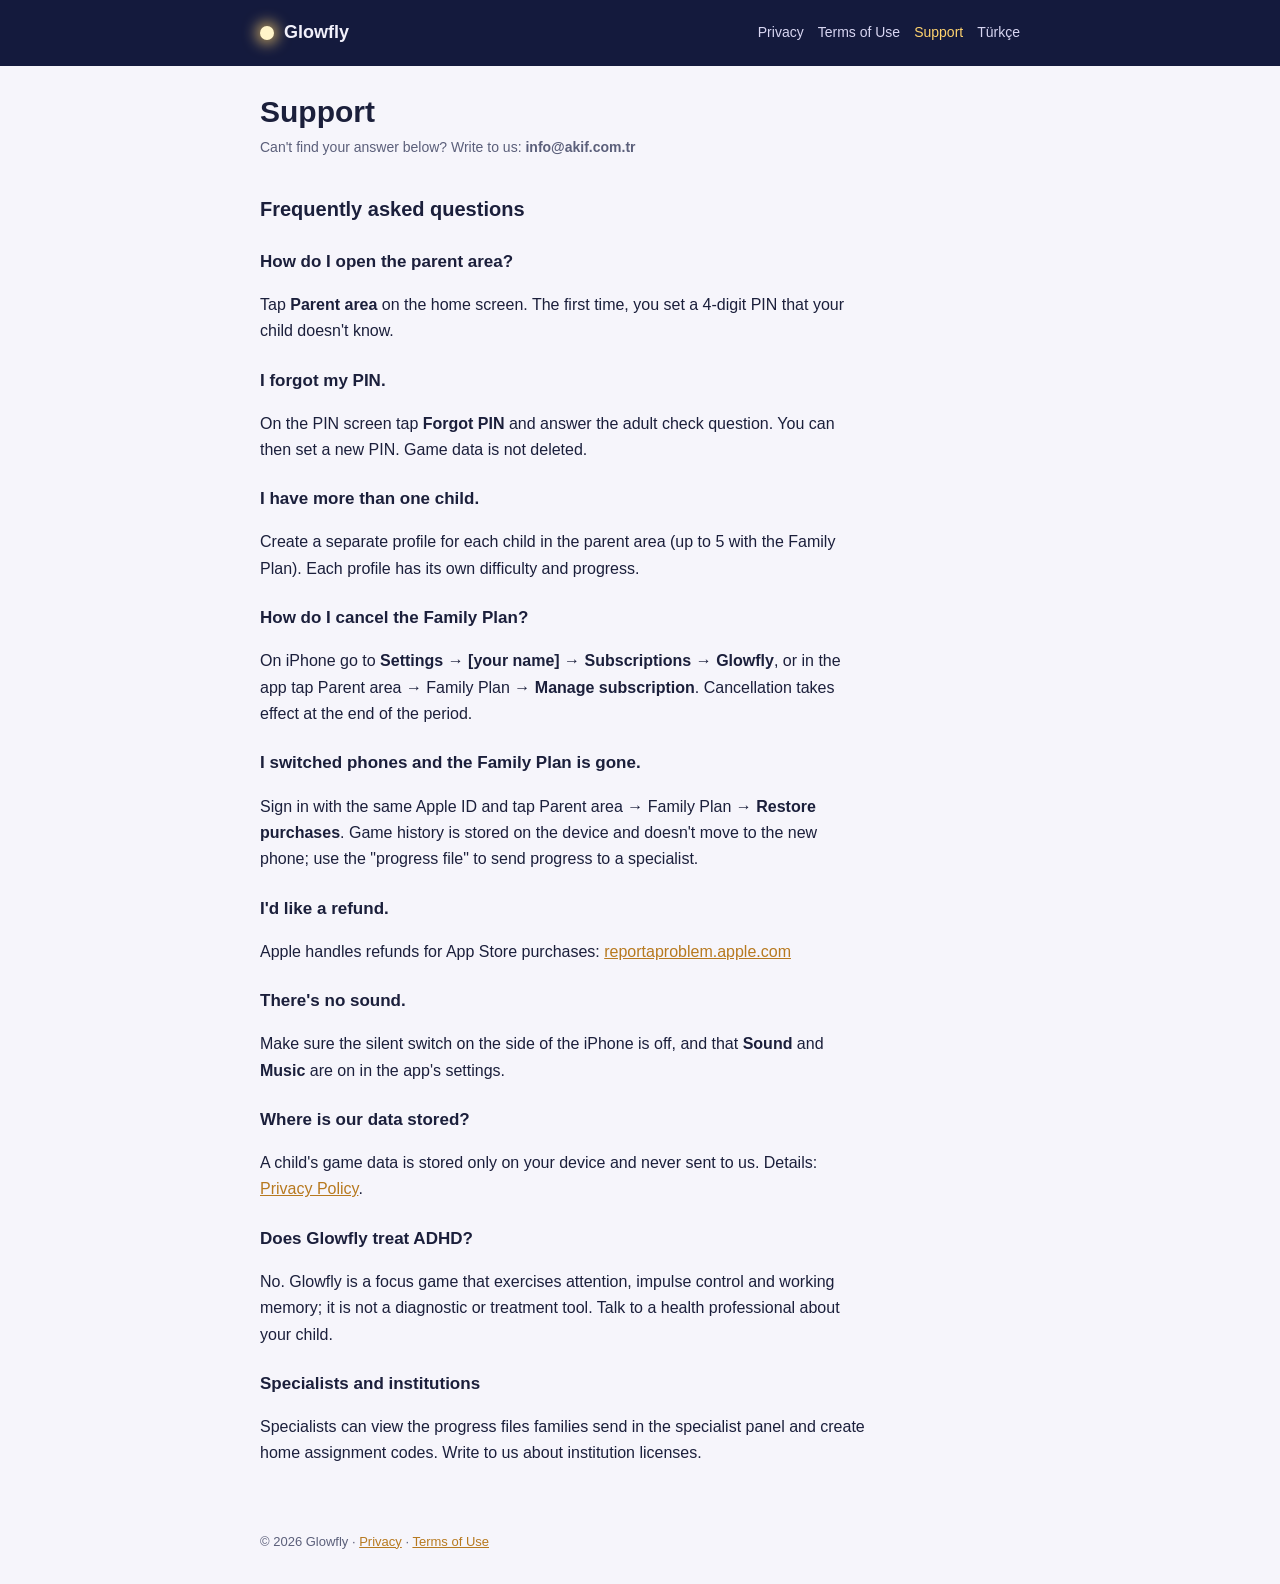
==== en/support.html @ 7b3da2a2 "Glowfly yasal ve destek sayfaları (TR/EN) Co-Authored-By: Claude Opus 5.5 <noreply@anthropic.com>" ====
<!doctype html>
<html lang="en">
<head>
  <meta charset="utf-8" />
  <meta name="viewport" content="width=device-width, initial-scale=1, viewport-fit=cover" />
  <title>Support · Glowfly</title>
  <meta name="description" content="Glowfly support: frequently asked questions and contact." />
  <link rel="stylesheet" href="../style.css" />
</head>
<body>
  <header>
    <div class="wrap">
      <a class="brand" href="../index.html"><span class="dot" aria-hidden="true"></span>Glowfly</a>
      <nav>
        <a href="privacy.html">Privacy</a>
        <a href="terms.html">Terms of Use</a>
        <a href="support.html" aria-current="page">Support</a>
        <a href="../destek.html" lang="tr">Türkçe</a>
      </nav>
    </div>
  </header>
  <main>
    <div class="wrap">
      <h1>Support</h1>
      <p class="meta">Can't find your answer below? Write to us: <span class="email">info@akif.com.tr</span></p>

      <h2>Frequently asked questions</h2>

      <h3>How do I open the parent area?</h3>
      <p>Tap <b>Parent area</b> on the home screen. The first time, you set a 4-digit PIN that your child doesn't know.</p>

      <h3>I forgot my PIN.</h3>
      <p>On the PIN screen tap <b>Forgot PIN</b> and answer the adult check question. You can then set a new PIN. Game data is not deleted.</p>

      <h3>I have more than one child.</h3>
      <p>Create a separate profile for each child in the parent area (up to 5 with the Family Plan). Each profile has its own difficulty and progress.</p>

      <h3>How do I cancel the Family Plan?</h3>
      <p>On iPhone go to <b>Settings → [your name] → Subscriptions → Glowfly</b>, or in the app tap Parent area → Family Plan → <b>Manage subscription</b>. Cancellation takes effect at the end of the period.</p>

      <h3>I switched phones and the Family Plan is gone.</h3>
      <p>Sign in with the same Apple ID and tap Parent area → Family Plan → <b>Restore purchases</b>. Game history is stored on the device and doesn't move to the new phone; use the "progress file" to send progress to a specialist.</p>

      <h3>I'd like a refund.</h3>
      <p>Apple handles refunds for App Store purchases: <a href="https://reportaproblem.apple.com" rel="noopener">reportaproblem.apple.com</a></p>

      <h3>There's no sound.</h3>
      <p>Make sure the silent switch on the side of the iPhone is off, and that <b>Sound</b> and <b>Music</b> are on in the app's settings.</p>

      <h3>Where is our data stored?</h3>
      <p>A child's game data is stored only on your device and never sent to us. Details: <a href="privacy.html">Privacy Policy</a>.</p>

      <h3>Does Glowfly treat ADHD?</h3>
      <p>No. Glowfly is a focus game that exercises attention, impulse control and working memory; it is not a diagnostic or treatment tool. Talk to a health professional about your child.</p>

      <h3>Specialists and institutions</h3>
      <p>Specialists can view the progress files families send in the specialist panel and create home assignment codes. Write to us about institution licenses.</p>
    </div>
  </main>
  <footer><div class="wrap">© 2026 Glowfly · <a href="privacy.html">Privacy</a> · <a href="terms.html">Terms of Use</a></div></footer>
</body>
</html>
---- style.css ----
/* Glowfly yasal ve destek sayfaları (GitHub Pages) */
:root {
  --bg: #f6f5fb;
  --card: #ffffff;
  --ink: #1b1f3b;
  --muted: #5b5f7a;
  --line: #e2e1ee;
  --accent: #b7791f;
  --glow: #ffd36e;
  color-scheme: light;
}
@media (prefers-color-scheme: dark) {
  :root {
    --bg: #10142e;
    --card: #171c3d;
    --ink: #f1f0fb;
    --muted: #a9abc8;
    --line: #2a3060;
    --accent: #ffd36e;
    color-scheme: dark;
  }
}
* { box-sizing: border-box; }
body {
  margin: 0;
  background: var(--bg);
  color: var(--ink);
  font: 16px/1.65 Inter, -apple-system, BlinkMacSystemFont, "Segoe UI", Roboto, sans-serif;
}
header {
  background: #141a3d;
  color: #f1f0fb;
  padding: 18px max(20px, env(safe-area-inset-left)) 18px;
}
header .wrap { display: flex; align-items: center; justify-content: space-between; gap: 12px; flex-wrap: wrap; }
.brand { display: flex; align-items: center; gap: 10px; color: inherit; text-decoration: none; font-weight: 700; font-size: 18px; }
.brand .dot { width: 14px; height: 14px; border-radius: 50%; background: #fff4c9; box-shadow: 0 0 14px 4px rgba(255, 211, 110, 0.7); }
header nav { display: flex; gap: 14px; flex-wrap: wrap; font-size: 14px; }
header nav a { color: #d8d6f2; text-decoration: none; }
header nav a[aria-current="page"] { color: var(--glow); }
.wrap { max-width: 760px; margin: 0 auto; }
main { padding: 28px max(20px, env(safe-area-inset-left)) 48px; }
h1 { font-size: 30px; line-height: 1.2; margin: 0 0 6px; text-wrap: balance; }
h2 { font-size: 20px; margin: 34px 0 8px; }
h3 { font-size: 17px; margin: 22px 0 4px; }
p, li { max-width: 68ch; }
.meta { color: var(--muted); font-size: 14px; margin: 0 0 22px; }
.note {
  background: var(--card);
  border: 1px solid var(--line);
  border-left: 4px solid var(--glow);
  border-radius: 10px;
  padding: 14px 16px;
  margin: 18px 0;
}
a { color: var(--accent); }
table { width: 100%; border-collapse: collapse; font-size: 15px; margin: 12px 0; }
.table-wrap { overflow-x: auto; }
th, td { text-align: left; vertical-align: top; padding: 8px 10px; border-bottom: 1px solid var(--line); }
th { color: var(--muted); font-weight: 600; font-size: 13px; }
.cards { display: grid; grid-template-columns: repeat(auto-fit, minmax(200px, 1fr)); gap: 12px; margin: 22px 0; }
.cards a {
  display: block;
  background: var(--card);
  border: 1px solid var(--line);
  border-radius: 12px;
  padding: 16px;
  color: var(--ink);
  text-decoration: none;
}
.cards a b { display: block; margin-bottom: 4px; }
.cards a span { color: var(--muted); font-size: 14px; }
.email { font-weight: 700; user-select: all; }
footer { color: var(--muted); font-size: 13px; padding: 0 max(20px, env(safe-area-inset-left)) 32px; }
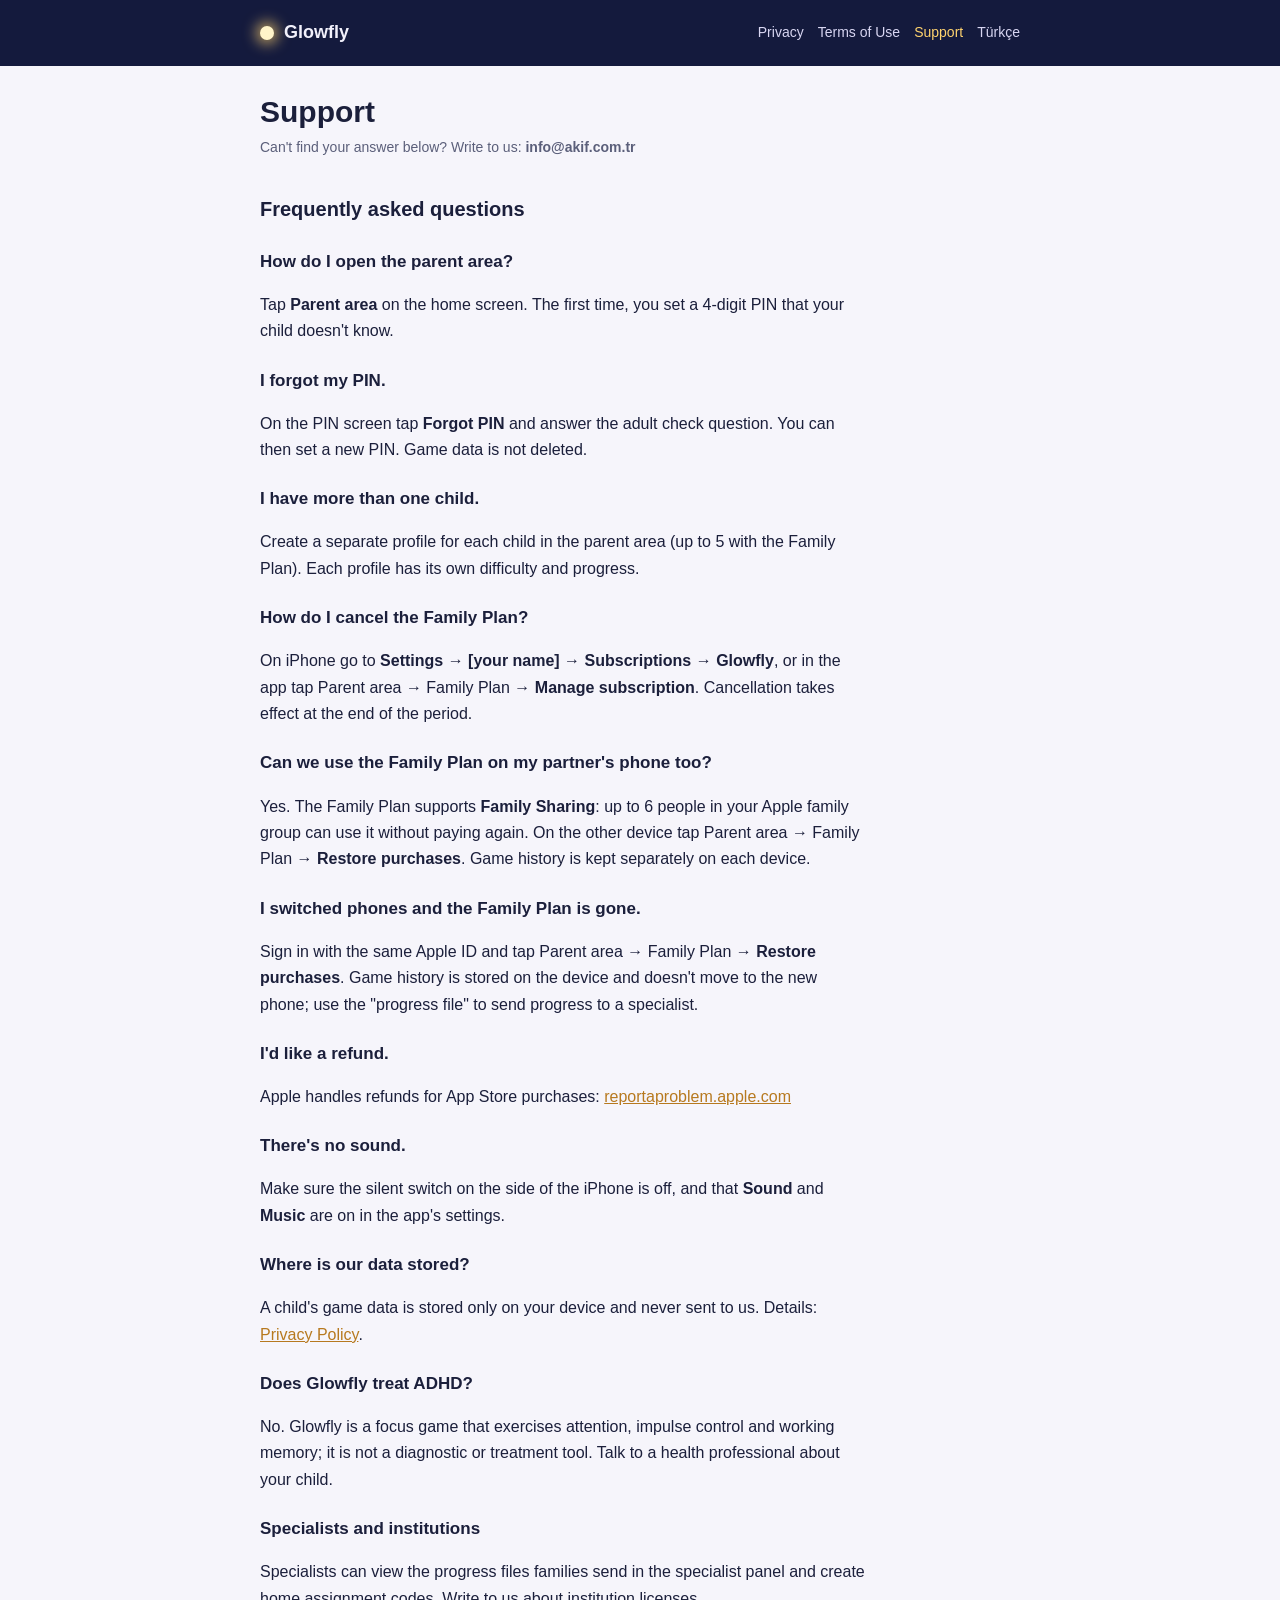
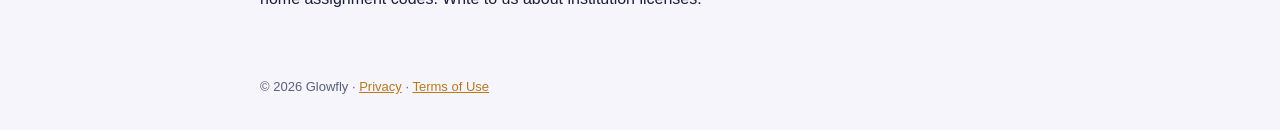
==== commit 356640d5: "Destek: Aile Paylaşımı sorusu / Support: Family Sharing FAQ Co-Authored-By: Claude Opus 5.5 <noreply" ====
--- a/en/support.html
+++ b/en/support.html
@@ -38,6 +38,9 @@
       <h3>How do I cancel the Family Plan?</h3>
       <p>On iPhone go to <b>Settings → [your name] → Subscriptions → Glowfly</b>, or in the app tap Parent area → Family Plan → <b>Manage subscription</b>. Cancellation takes effect at the end of the period.</p>
 
+      <h3>Can we use the Family Plan on my partner's phone too?</h3>
+      <p>Yes. The Family Plan supports <b>Family Sharing</b>: up to 6 people in your Apple family group can use it without paying again. On the other device tap Parent area → Family Plan → <b>Restore purchases</b>. Game history is kept separately on each device.</p>
+
       <h3>I switched phones and the Family Plan is gone.</h3>
       <p>Sign in with the same Apple ID and tap Parent area → Family Plan → <b>Restore purchases</b>. Game history is stored on the device and doesn't move to the new phone; use the "progress file" to send progress to a specialist.</p>
 
